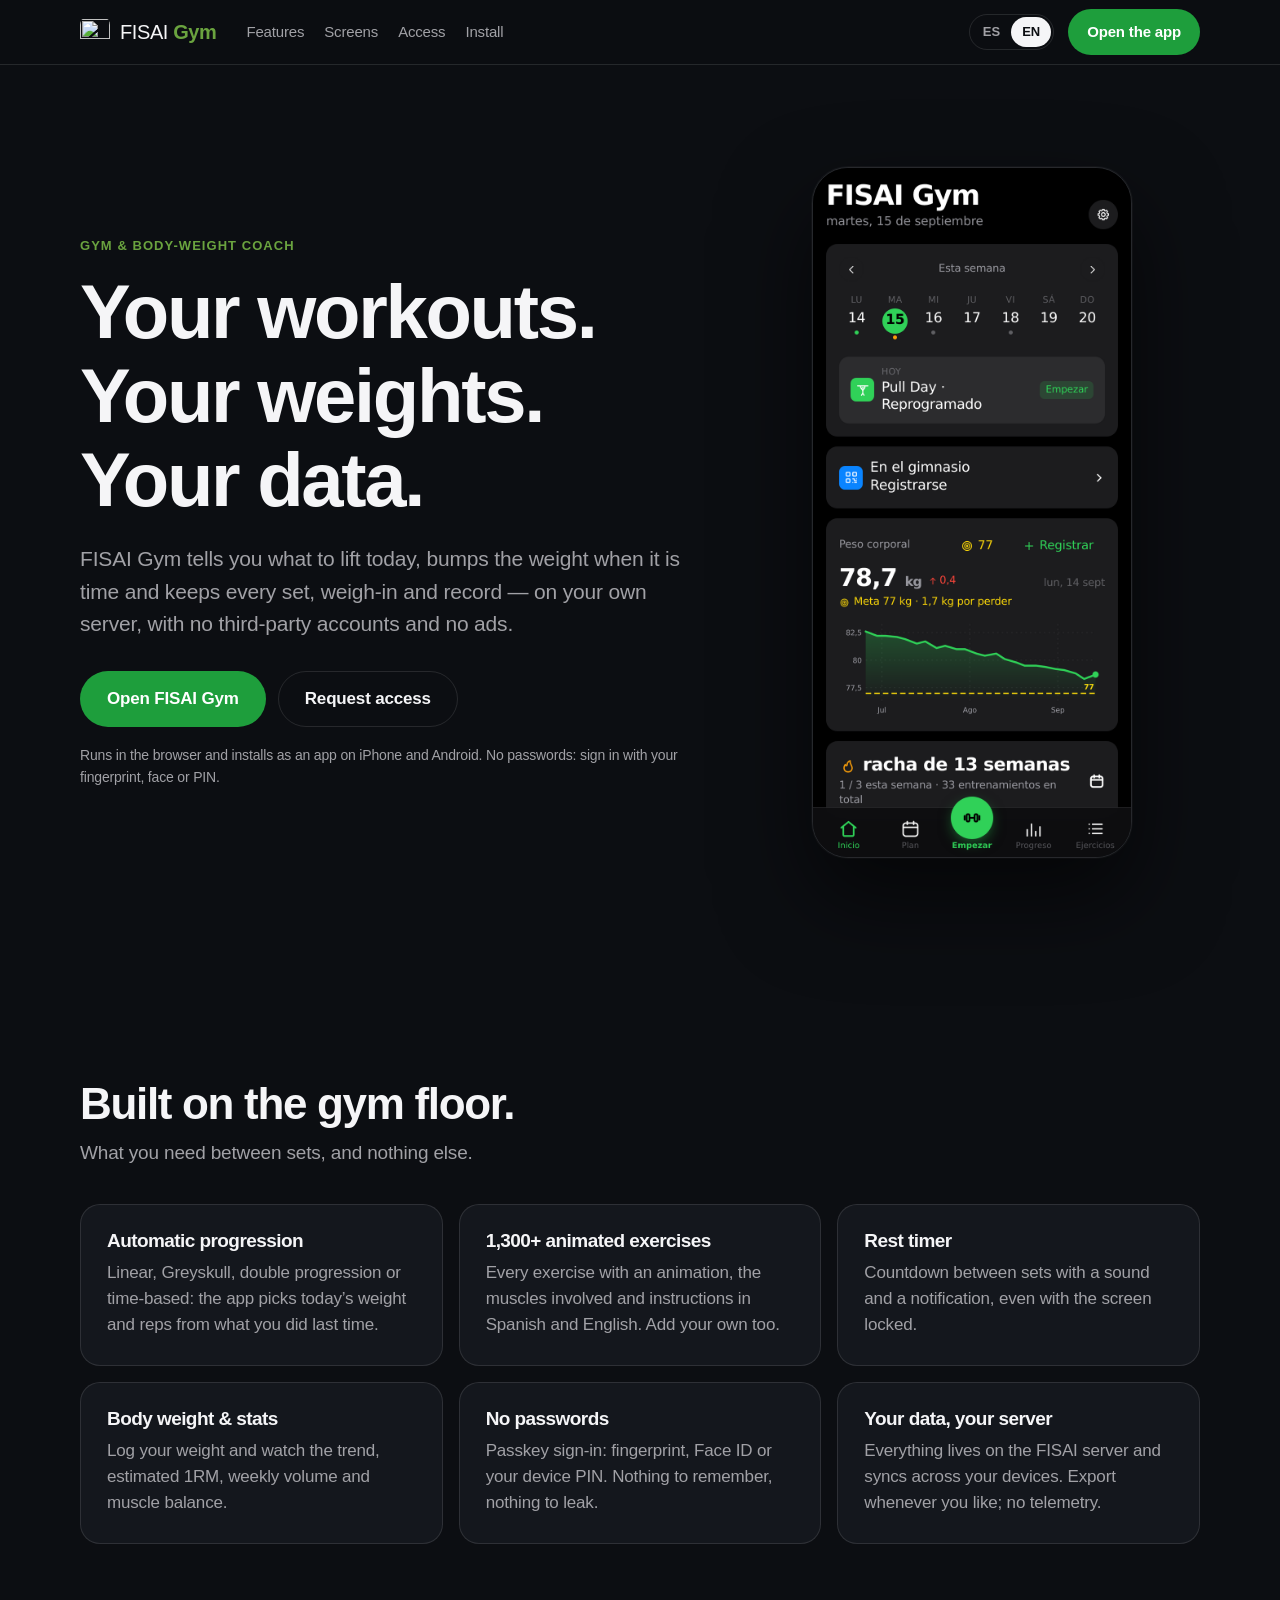
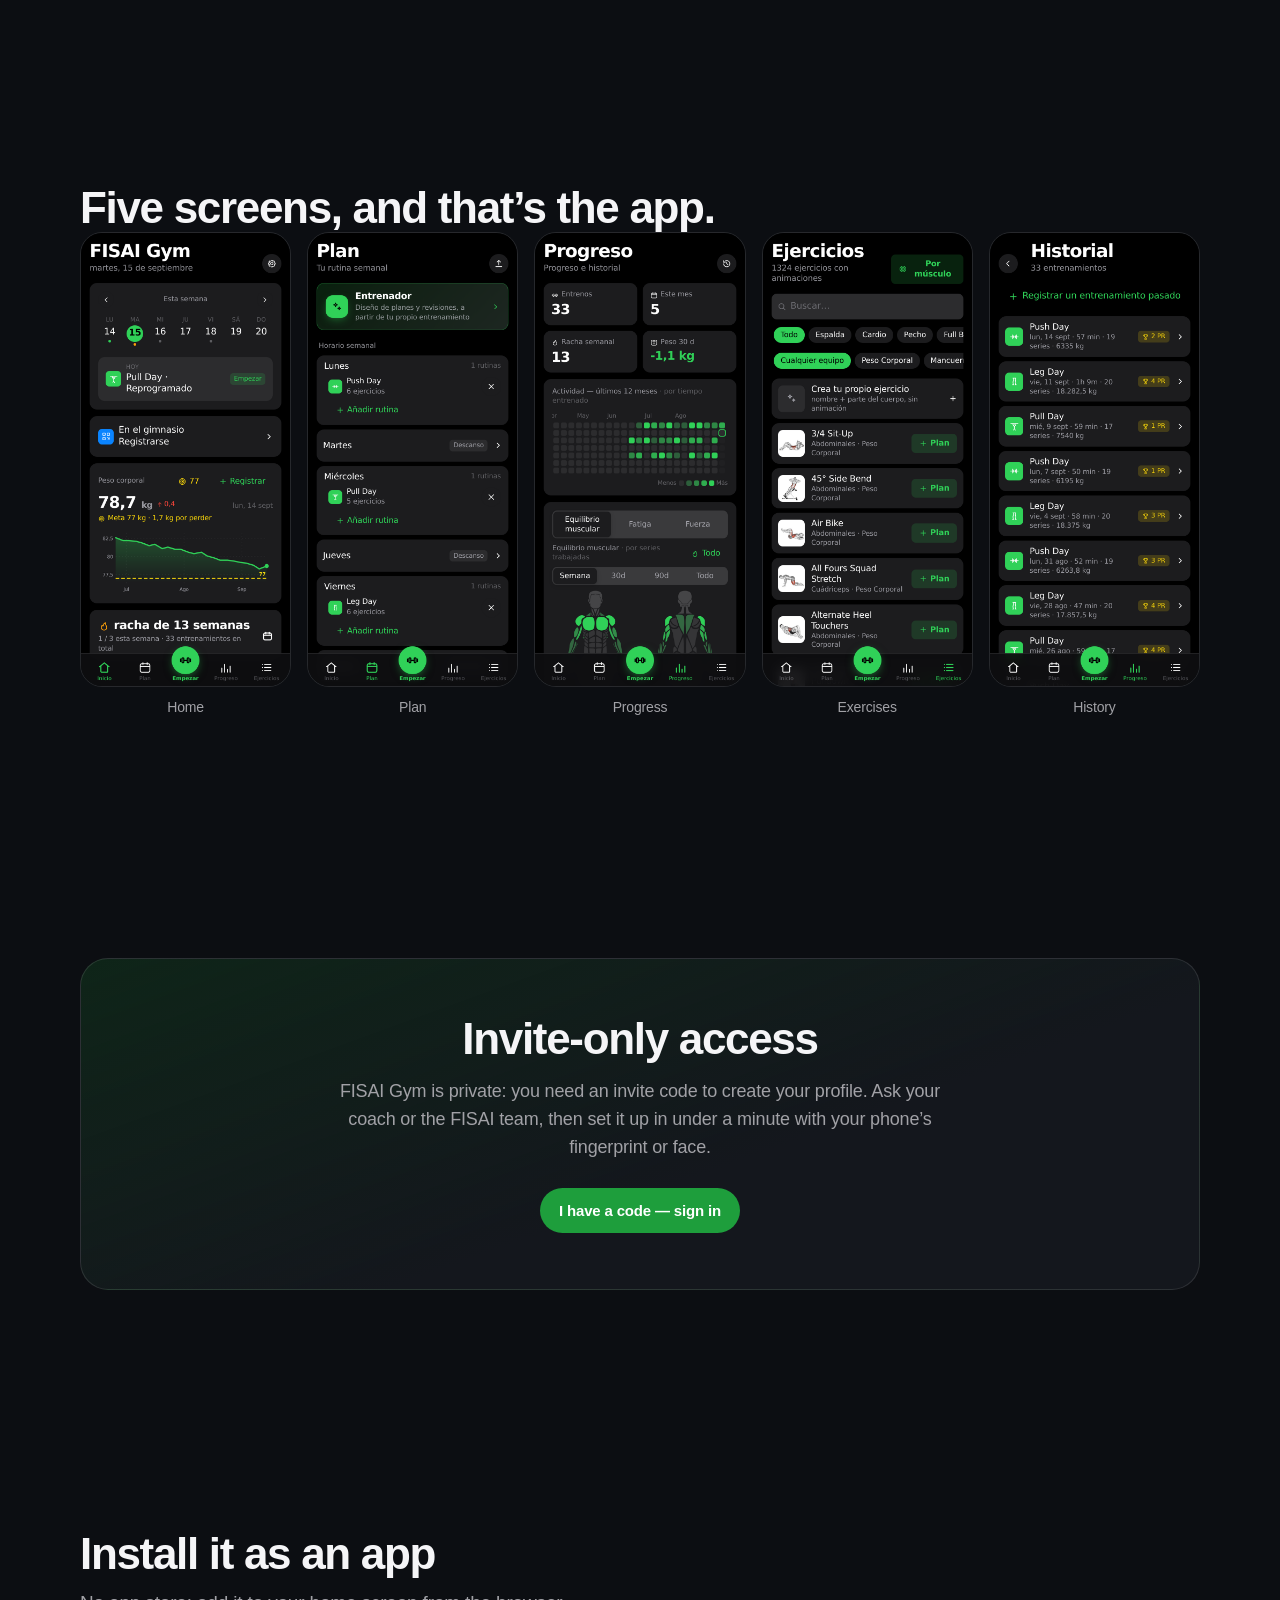
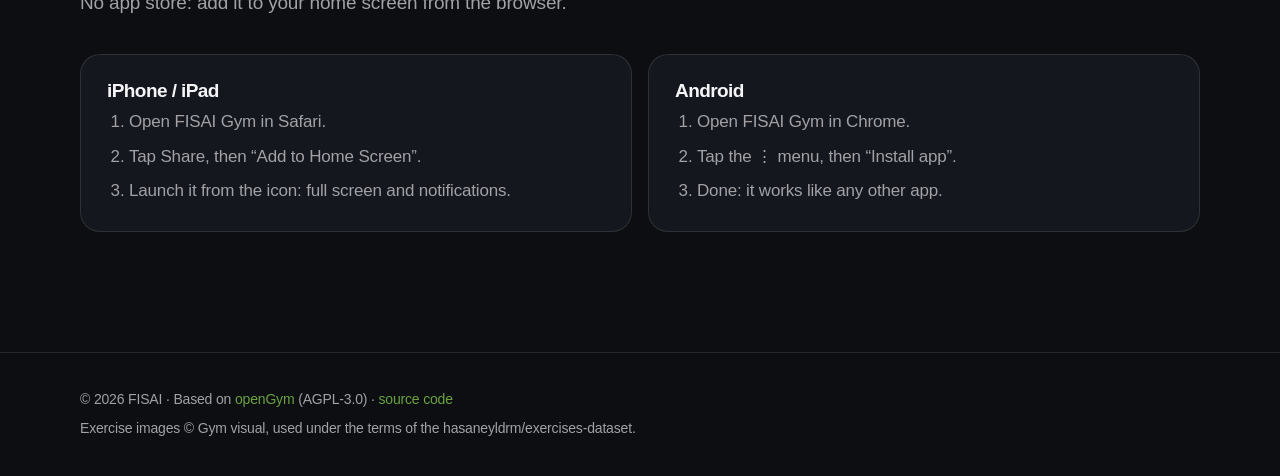
==== website/index.html @ 2691ceac "Add bilingual (ES/EN) FISAI Gym landing page Co-Authored-By: Devin AI <158243242+devin-ai-integratio" ====
<!DOCTYPE html>
<html lang="es">
<head>
<meta charset="UTF-8">
<meta name="viewport" content="width=device-width,initial-scale=1,viewport-fit=cover">
<title data-i18n="meta.title">FISAI Gym — tu entrenador de gimnasio y peso corporal</title>
<meta name="description" data-i18n-content="meta.desc" content="FISAI Gym: rutinas con progresión automática, 1.300+ ejercicios animados, seguimiento de peso corporal y estadísticas. Sin contraseñas, sin anuncios, tus datos en tu servidor.">
<meta name="theme-color" content="#0c0e12">
<meta name="robots" content="index,follow">
<meta property="og:type" content="website">
<meta property="og:site_name" content="FISAI Gym">
<meta property="og:title" data-i18n-content="meta.title" content="FISAI Gym — tu entrenador de gimnasio y peso corporal">
<meta property="og:description" data-i18n-content="meta.desc" content="FISAI Gym: rutinas con progresión automática, 1.300+ ejercicios animados, seguimiento de peso corporal y estadísticas. Sin contraseñas, sin anuncios, tus datos en tu servidor.">
<link rel="icon" type="image/png" sizes="512x512" href="icon-512.png">
<link rel="icon" type="image/png" sizes="180x180" href="icon-180.png">
<link rel="apple-touch-icon" href="icon-180.png">
<link rel="stylesheet" href="styles.css?v=1">
</head>
<body>
<a class="skip" href="#main" data-i18n="nav.skip">Saltar al contenido</a>

<nav><div class="wrap nav-in">
  <a class="brand" href="#top" aria-label="FISAI Gym">
    <img src="icon-180.png" width="30" height="30" alt="">
    <span>FISAI <b>Gym</b></span>
  </a>
  <div class="nav-links">
    <a href="#features" data-i18n="nav.features">Funciones</a>
    <a href="#screens" data-i18n="nav.screens">Pantallas</a>
    <a href="#access" data-i18n="nav.access">Acceso</a>
    <a href="#install" data-i18n="nav.install">Instalar</a>
  </div>
  <div class="nav-right">
    <div class="lang" role="group" aria-label="Idioma / Language">
      <button type="button" data-lang="es" aria-pressed="true">ES</button>
      <button type="button" data-lang="en" aria-pressed="false">EN</button>
    </div>
    <a class="btn btn-acc app-link" href="#" data-i18n="nav.open">Abrir la app</a>
  </div>
</div></nav>

<main id="main">
<header class="hero wrap" id="top">
  <div class="hero-copy">
    <p class="kicker" data-i18n="hero.kicker">Entrenador de gimnasio y peso corporal</p>
    <h1 data-i18n="hero.title">Tus entrenamientos.<br>Tus pesos.<br>Tus datos.</h1>
    <p class="lead" data-i18n="hero.lead">FISAI Gym te dice qué levantar hoy, sube el peso cuando toca y guarda cada serie, cada pesaje y cada récord — en tu propio servidor, sin cuentas de terceros ni anuncios.</p>
    <div class="cta">
      <a class="btn btn-acc btn-lg app-link" href="#" data-i18n="hero.open">Abrir FISAI Gym</a>
      <a class="btn btn-ghost btn-lg" href="#access" data-i18n="hero.access">Pedir acceso</a>
    </div>
    <p class="fine" data-i18n="hero.fine">Funciona en el navegador y se instala como app en iPhone y Android. Sin contraseñas: entras con huella, cara o PIN.</p>
  </div>
  <div class="hero-shot">
    <img src="img/home.png" width="780" height="1688" alt="" data-i18n-alt="hero.alt" fetchpriority="high">
  </div>
</header>

<section id="features" class="wrap">
  <h2 data-i18n="features.title">Hecho en la sala de pesas.</h2>
  <p class="sub" data-i18n="features.sub">Lo que necesitas entre serie y serie, y nada más.</p>
  <div class="grid">
    <article class="card">
      <h3 data-i18n="f1.t">Progresión automática</h3>
      <p data-i18n="f1.p">Lineal, Greyskull, doble progresión o por tiempo: la app decide el peso y las repeticiones de hoy según lo que hiciste la última vez.</p>
    </article>
    <article class="card">
      <h3 data-i18n="f2.t">1.300+ ejercicios animados</h3>
      <p data-i18n="f2.p">Cada ejercicio con animación, músculos implicados e instrucciones en español e inglés. Añade también los tuyos.</p>
    </article>
    <article class="card">
      <h3 data-i18n="f3.t">Temporizador de descanso</h3>
      <p data-i18n="f3.p">Cuenta atrás entre series con aviso sonoro y notificación, incluso con la pantalla bloqueada.</p>
    </article>
    <article class="card">
      <h3 data-i18n="f4.t">Peso corporal y estadísticas</h3>
      <p data-i18n="f4.p">Registra tu peso, mira la tendencia, el 1RM estimado, el volumen semanal y el equilibrio muscular.</p>
    </article>
    <article class="card">
      <h3 data-i18n="f5.t">Sin contraseñas</h3>
      <p data-i18n="f5.p">Acceso con passkeys: huella, Face ID o PIN del dispositivo. Nada que recordar, nada que filtrar.</p>
    </article>
    <article class="card">
      <h3 data-i18n="f6.t">Tus datos, tu servidor</h3>
      <p data-i18n="f6.p">Todo se guarda en el servidor de FISAI y se sincroniza entre tus dispositivos. Exporta cuando quieras; sin telemetría.</p>
    </article>
  </div>
</section>

<section id="screens" class="wrap">
  <h2 data-i18n="screens.title">Cinco pantallas, y ya está.</h2>
  <div class="shots">
    <figure><img loading="lazy" src="img/home.png" width="780" height="1688" alt=""><figcaption data-i18n="s.home">Inicio</figcaption></figure>
    <figure><img loading="lazy" src="img/plan.png" width="780" height="1688" alt=""><figcaption data-i18n="s.plan">Plan</figcaption></figure>
    <figure><img loading="lazy" src="img/stats.png" width="780" height="1688" alt=""><figcaption data-i18n="s.stats">Progreso</figcaption></figure>
    <figure><img loading="lazy" src="img/library.png" width="780" height="1688" alt=""><figcaption data-i18n="s.library">Ejercicios</figcaption></figure>
    <figure><img loading="lazy" src="img/history.png" width="780" height="1688" alt=""><figcaption data-i18n="s.history">Historial</figcaption></figure>
  </div>
</section>

<section id="access" class="wrap">
  <div class="panel">
    <h2 data-i18n="access.title">Acceso por invitación</h2>
    <p data-i18n="access.p">FISAI Gym es privado: para crear tu perfil necesitas un código de invitación. Pídelo a tu entrenador o al equipo de FISAI y créalo en menos de un minuto con la huella o la cara de tu móvil.</p>
    <a class="btn btn-acc app-link" href="#" data-i18n="access.cta">Ya tengo código — entrar</a>
  </div>
</section>

<section id="install" class="wrap">
  <h2 data-i18n="install.title">Instálala como app</h2>
  <p class="sub" data-i18n="install.sub">Sin tienda de aplicaciones: se añade a la pantalla de inicio desde el navegador.</p>
  <div class="grid two">
    <article class="card">
      <h3>iPhone / iPad</h3>
      <ol>
        <li data-i18n="ios.1">Abre FISAI Gym en Safari.</li>
        <li data-i18n="ios.2">Toca Compartir y luego «Añadir a pantalla de inicio».</li>
        <li data-i18n="ios.3">Ábrela desde el icono: pantalla completa y notificaciones.</li>
      </ol>
    </article>
    <article class="card">
      <h3>Android</h3>
      <ol>
        <li data-i18n="and.1">Abre FISAI Gym en Chrome.</li>
        <li data-i18n="and.2">Toca el menú ⋮ y luego «Instalar app».</li>
        <li data-i18n="and.3">Listo: funciona como cualquier otra app.</li>
      </ol>
    </article>
  </div>
</section>
</main>

<footer><div class="wrap foot">
  <p>© <span id="year"></span> FISAI · <span data-i18n="foot.based">Basado en</span> <a href="https://github.com/DuarteSantos8/openGym" rel="noopener" target="_blank">openGym</a> (AGPL-3.0) · <a href="https://github.com/nandoedwin2213/openGymED" rel="noopener" target="_blank" data-i18n="foot.source">código fuente</a></p>
  <p class="fine" data-i18n="foot.media">Imágenes de ejercicios © Gym visual, usadas bajo los términos del dataset hasaneyldrm/exercises-dataset.</p>
</div></footer>

<script src="site.js?v=1" defer></script>
</body>
</html>
---- website/styles.css ----
/* FISAI Gym landing. Dark like the app (near-black + FISAI green), hand-written, no build. */

:root {
  --bg: #0c0e12;
  --surface: #14171d;
  --surface-2: #1b1f26;
  --hair: rgba(255, 255, 255, .11);
  --fg: #f5f5f7;
  --fg-2: #a1a1a6;
  --acc: #1e9e3c;
  --acc-2: #6aa33f;
  --acc-ink: #04150a;
  --acc-soft: rgba(30, 158, 60, .16);
  --r: 20px;
  --max: 1120px;
  --pad: clamp(20px, 5vw, 34px);
  --sec: clamp(64px, 10vw, 120px);
  color-scheme: dark;
}

*, *::before, *::after { box-sizing: border-box; }
* { margin: 0; }
html { scroll-behavior: smooth; scroll-padding-top: 76px; -webkit-text-size-adjust: 100%; }
@media (prefers-reduced-motion: reduce) { html { scroll-behavior: auto; } }

body {
  background: var(--bg);
  color: var(--fg);
  font-family: -apple-system, BlinkMacSystemFont, "SF Pro Text", "Segoe UI", Roboto, Helvetica, Arial, sans-serif;
  font-size: 17px;
  line-height: 1.55;
  letter-spacing: -.01em;
  -webkit-font-smoothing: antialiased;
  overflow-x: hidden;
  padding-left: env(safe-area-inset-left);
  padding-right: env(safe-area-inset-right);
}

a { color: var(--acc-2); text-decoration: none; }
a:hover { text-decoration: underline; }
img { display: block; max-width: 100%; height: auto; }
h1, h2, h3 { line-height: 1.1; letter-spacing: -.03em; font-weight: 700; }
h2 { font-size: clamp(28px, 4vw, 44px); }
h3 { font-size: 19px; margin-bottom: 8px; }
p { color: var(--fg-2); }
.wrap { width: min(var(--max), 100% - 2 * var(--pad)); margin-inline: auto; }
section.wrap { padding-block: var(--sec); }
.sub { font-size: 19px; margin: 10px 0 36px; max-width: 60ch; }
.fine { font-size: 14px; }

.skip { position: absolute; left: 12px; top: -60px; padding: 10px 14px; background: var(--acc); color: var(--acc-ink); border-radius: 10px; z-index: 100; }
.skip:focus { top: 12px; }

nav { position: sticky; top: 0; z-index: 50; background: rgba(12, 14, 18, .8); backdrop-filter: blur(14px); border-bottom: 1px solid var(--hair); }
.nav-in { display: flex; align-items: center; gap: 22px; height: 64px; }
.brand { display: flex; align-items: center; gap: 10px; color: var(--fg); font-size: 20px; letter-spacing: -.02em; }
.brand:hover { text-decoration: none; }
.brand img { border-radius: 8px; }
.brand b { color: var(--acc-2); }
.nav-links { display: flex; gap: 20px; margin-left: 8px; }
.nav-links a { color: var(--fg-2); font-size: 15px; }
.nav-links a:hover { color: var(--fg); text-decoration: none; }
.nav-right { margin-left: auto; display: flex; align-items: center; gap: 14px; }
.lang { display: flex; border: 1px solid var(--hair); border-radius: 999px; padding: 2px; }
.lang button { background: none; border: 0; color: var(--fg-2); font: inherit; font-size: 13px; font-weight: 600; padding: 5px 11px; border-radius: 999px; cursor: pointer; }
.lang button[aria-pressed="true"] { background: var(--fg); color: var(--bg); }

.btn { display: inline-flex; align-items: center; justify-content: center; padding: 10px 18px; border-radius: 999px; font-weight: 600; font-size: 15px; border: 1px solid transparent; white-space: nowrap; }
.btn:hover { text-decoration: none; filter: brightness(1.08); }
.btn-acc { background: var(--acc); color: #fff; }
.btn-ghost { border-color: var(--hair); color: var(--fg); }
.btn-lg { padding: 14px 26px; font-size: 17px; }

.hero { display: grid; grid-template-columns: 1.15fr .85fr; align-items: center; gap: 48px; padding-block: clamp(48px, 8vw, 110px); }
.kicker { color: var(--acc-2); font-weight: 600; text-transform: uppercase; letter-spacing: .08em; font-size: 13px; margin-bottom: 14px; }
.hero h1 { font-size: clamp(40px, 6.4vw, 76px); margin-bottom: 22px; }
.lead { font-size: clamp(18px, 2vw, 21px); max-width: 54ch; }
.cta { display: flex; flex-wrap: wrap; gap: 12px; margin: 30px 0 18px; }
.hero-shot img { width: min(320px, 100%); margin-inline: auto; border-radius: 36px; border: 1px solid var(--hair); box-shadow: 0 40px 90px rgba(0, 0, 0, .6), 0 0 0 1px rgba(255, 255, 255, .04); }

.grid { display: grid; grid-template-columns: repeat(3, 1fr); gap: 16px; }
.grid.two { grid-template-columns: repeat(2, 1fr); }
.card { background: var(--surface); border: 1px solid var(--hair); border-radius: var(--r); padding: 26px; }
.card ol { color: var(--fg-2); padding-left: 22px; display: grid; gap: 8px; }

.shots { display: grid; grid-template-columns: repeat(5, 1fr); gap: 16px; }
.shots img { border-radius: 22px; border: 1px solid var(--hair); }
figcaption { text-align: center; color: var(--fg-2); font-size: 14px; margin-top: 10px; }

.panel { background: linear-gradient(160deg, var(--acc-soft), var(--surface) 60%); border: 1px solid var(--hair); border-radius: 28px; padding: clamp(28px, 5vw, 56px); text-align: center; }
.panel p { max-width: 62ch; margin: 14px auto 26px; font-size: 18px; }

footer { border-top: 1px solid var(--hair); padding: 36px 0 calc(36px + env(safe-area-inset-bottom)); }
.foot p { font-size: 14px; }
.foot p + p { margin-top: 8px; }

@media (max-width: 960px) {
  .grid, .grid.two { grid-template-columns: repeat(2, 1fr); }
  .shots { grid-template-columns: repeat(3, 1fr); }
  .shots figure:nth-child(n+4) { display: none; }
}
@media (max-width: 760px) {
  .nav-links { display: none; }
  .hero { grid-template-columns: 1fr; text-align: center; }
  .lead, .fine { margin-inline: auto; }
  .cta { justify-content: center; }
  .hero-shot { order: -1; }
  .hero-shot img { width: min(240px, 70%); }
  .grid, .grid.two { grid-template-columns: 1fr; }
}
@media (max-width: 480px) {
  .nav-right .btn { display: none; }
  .shots { grid-template-columns: repeat(2, 1fr); }
  .shots figure:nth-child(n+3) { display: none; }
}
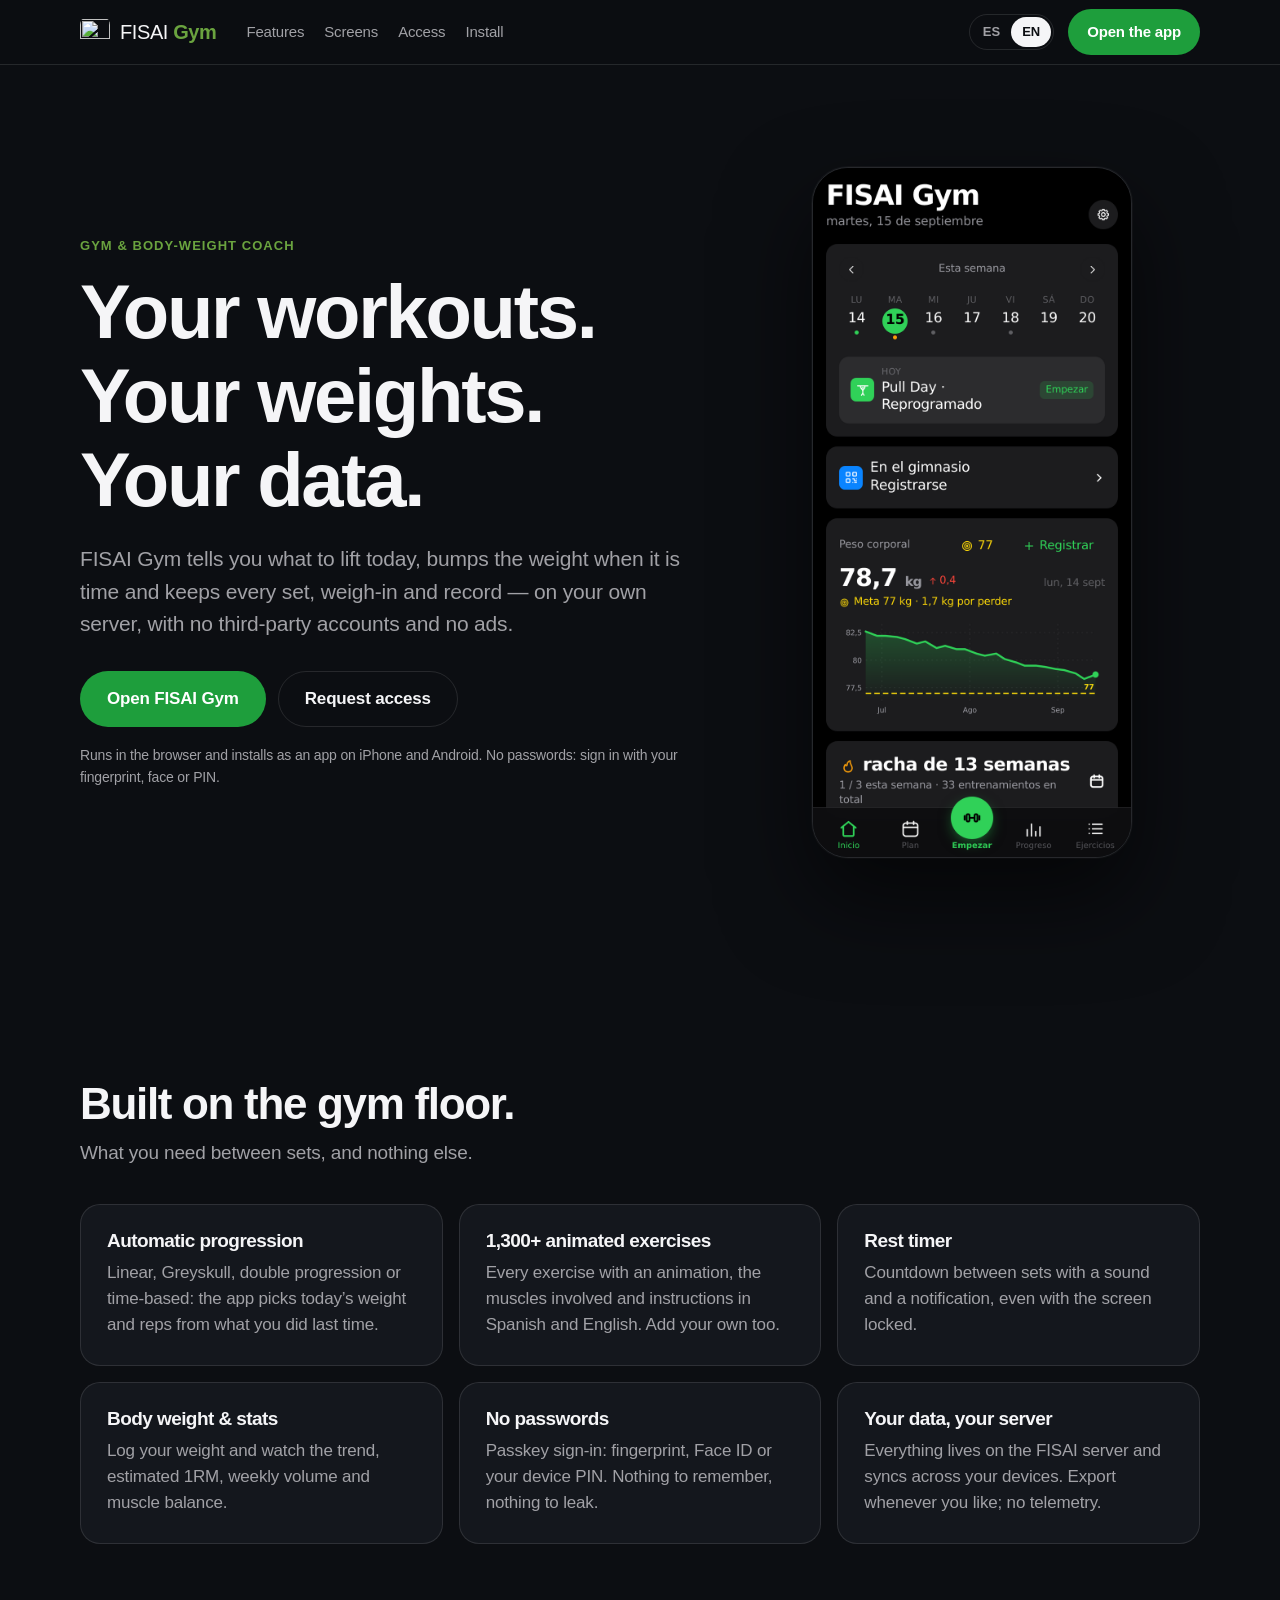
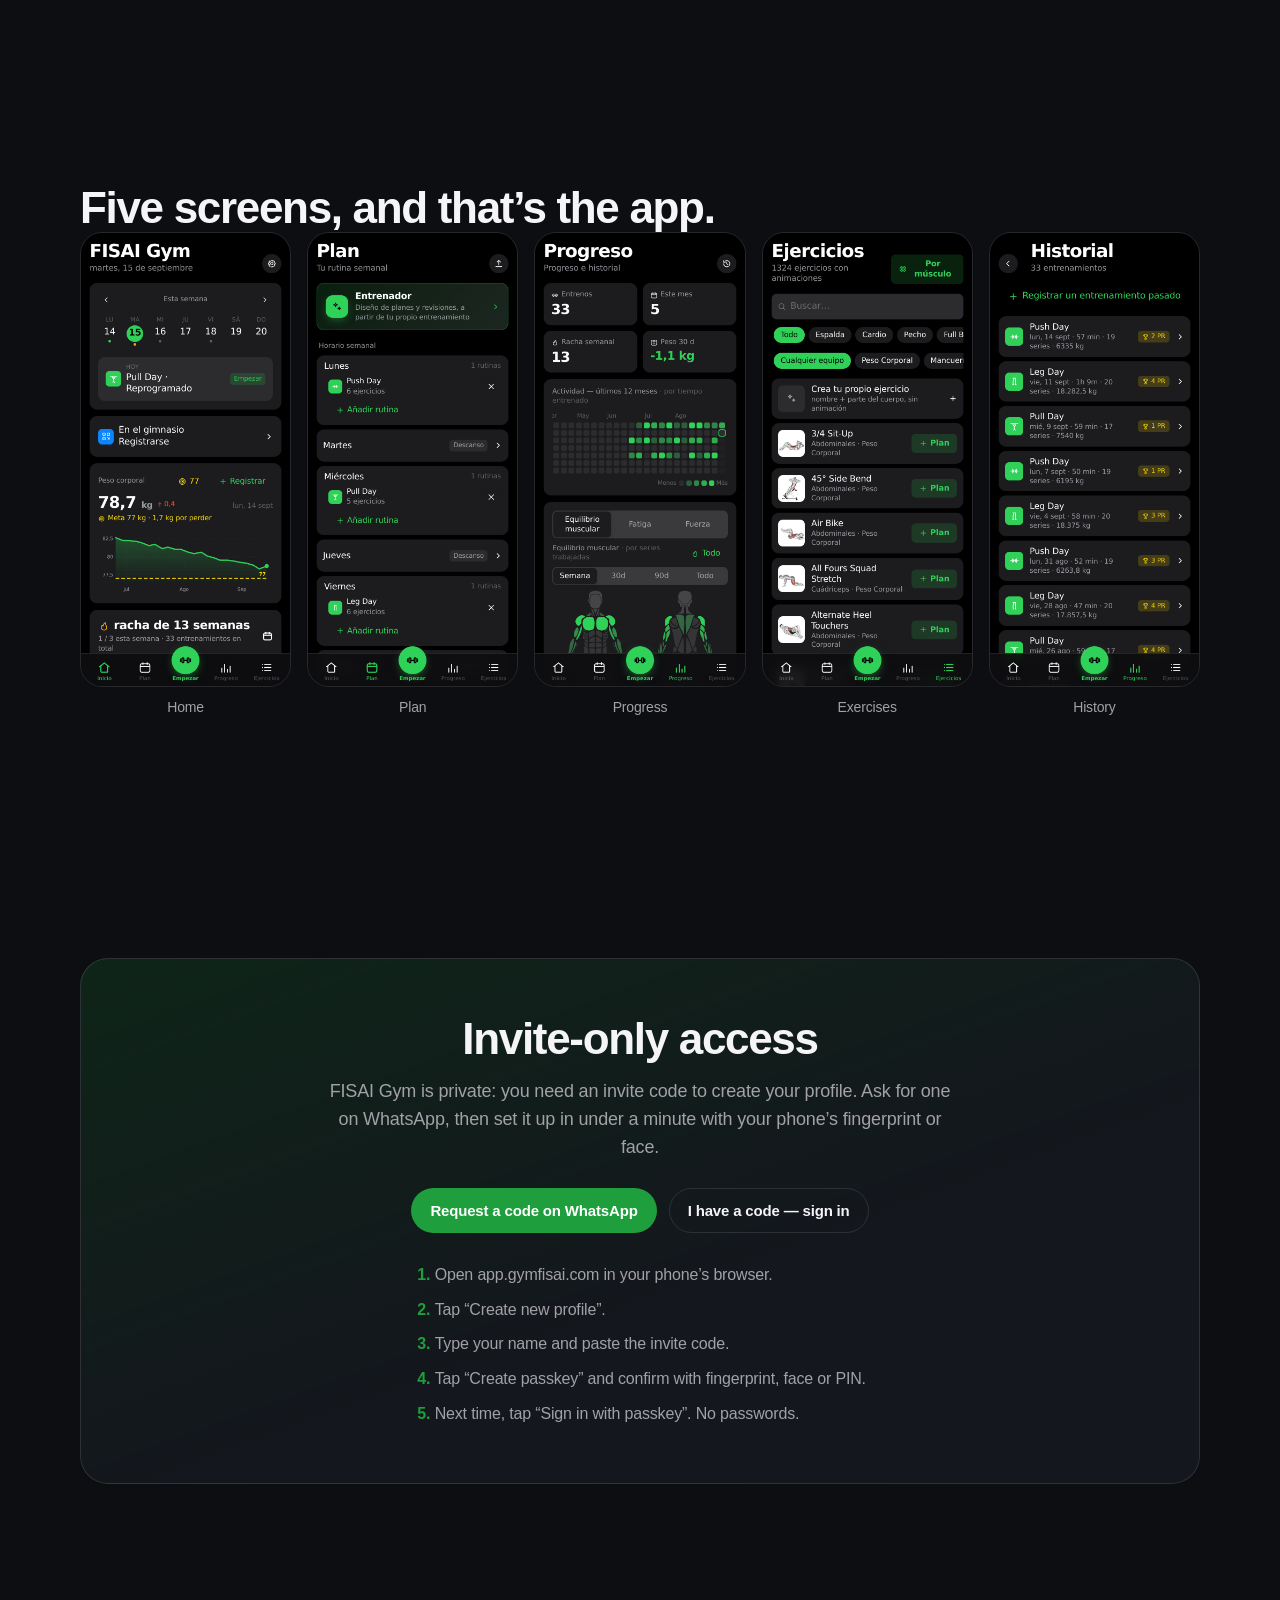
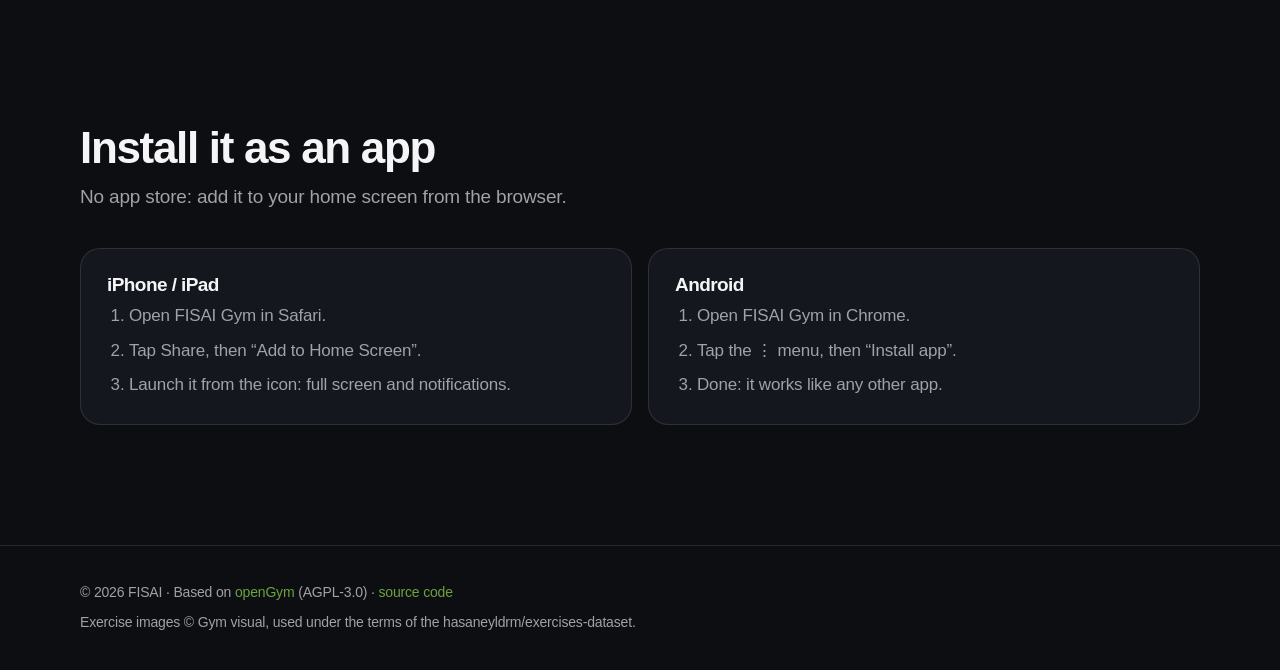
==== commit a4ea1b62: "Onboarding: WhatsApp invite request on landing, step-by-step guide on login screen Co-Authored-By: D" ====
--- a/website/index.html
+++ b/website/index.html
@@ -4,6 +4,8 @@
 <meta charset="UTF-8">
 <meta name="viewport" content="width=device-width,initial-scale=1,viewport-fit=cover">
 <title data-i18n="meta.title">FISAI Gym — tu entrenador de gimnasio y peso corporal</title>
+<link rel="canonical" href="https://gymfisai.com/">
+<meta property="og:url" content="https://gymfisai.com/">
 <meta name="description" data-i18n-content="meta.desc" content="FISAI Gym: rutinas con progresión automática, 1.300+ ejercicios animados, seguimiento de peso corporal y estadísticas. Sin contraseñas, sin anuncios, tus datos en tu servidor.">
 <meta name="theme-color" content="#0c0e12">
 <meta name="robots" content="index,follow">
@@ -47,7 +49,7 @@
     <p class="lead" data-i18n="hero.lead">FISAI Gym te dice qué levantar hoy, sube el peso cuando toca y guarda cada serie, cada pesaje y cada récord — en tu propio servidor, sin cuentas de terceros ni anuncios.</p>
     <div class="cta">
       <a class="btn btn-acc btn-lg app-link" href="#" data-i18n="hero.open">Abrir FISAI Gym</a>
-      <a class="btn btn-ghost btn-lg" href="#access" data-i18n="hero.access">Pedir acceso</a>
+      <a class="btn btn-ghost btn-lg wa-link" href="#access" target="_blank" rel="noopener" data-i18n="hero.access">Pedir acceso</a>
     </div>
     <p class="fine" data-i18n="hero.fine">Funciona en el navegador y se instala como app en iPhone y Android. Sin contraseñas: entras con huella, cara o PIN.</p>
   </div>
@@ -101,8 +103,18 @@
 <section id="access" class="wrap">
   <div class="panel">
     <h2 data-i18n="access.title">Acceso por invitación</h2>
-    <p data-i18n="access.p">FISAI Gym es privado: para crear tu perfil necesitas un código de invitación. Pídelo a tu entrenador o al equipo de FISAI y créalo en menos de un minuto con la huella o la cara de tu móvil.</p>
-    <a class="btn btn-acc app-link" href="#" data-i18n="access.cta">Ya tengo código — entrar</a>
+    <p data-i18n="access.p">FISAI Gym es privado: para crear tu perfil necesitas un código de invitación. Pídelo por WhatsApp y créalo en menos de un minuto con la huella o la cara de tu móvil.</p>
+    <div class="actions">
+      <a class="btn btn-acc wa-link" href="#" target="_blank" rel="noopener" data-i18n="access.wa">Pedir código por WhatsApp</a>
+      <a class="btn btn-ghost app-link" href="#" data-i18n="access.cta">Ya tengo código — entrar</a>
+    </div>
+    <ol class="steps">
+      <li data-i18n="steps.1">Abre app.gymfisai.com en el navegador de tu móvil.</li>
+      <li data-i18n="steps.2">Toca «Crear perfil nuevo».</li>
+      <li data-i18n="steps.3">Escribe tu nombre y pega el código de invitación.</li>
+      <li data-i18n="steps.4">Toca «Crear passkey» y confirma con huella, cara o PIN.</li>
+      <li data-i18n="steps.5">La próxima vez entra con «Iniciar sesión con passkey». Sin contraseñas.</li>
+    </ol>
   </div>
 </section>
 
--- a/website/styles.css
+++ b/website/styles.css
@@ -89,6 +89,9 @@
 
 .panel { background: linear-gradient(160deg, var(--acc-soft), var(--surface) 60%); border: 1px solid var(--hair); border-radius: 28px; padding: clamp(28px, 5vw, 56px); text-align: center; }
 .panel p { max-width: 62ch; margin: 14px auto 26px; font-size: 18px; }
+.panel .actions { display: flex; flex-wrap: wrap; gap: 12px; justify-content: center; }
+.panel .steps { text-align: left; max-width: 52ch; margin: 30px auto 0; padding-left: 26px; color: var(--fg-2); display: grid; gap: 10px; font-size: 16px; }
+.panel .steps li::marker { color: var(--acc); font-weight: 700; }
 
 footer { border-top: 1px solid var(--hair); padding: 36px 0 calc(36px + env(safe-area-inset-bottom)); }
 .foot p { font-size: 14px; }
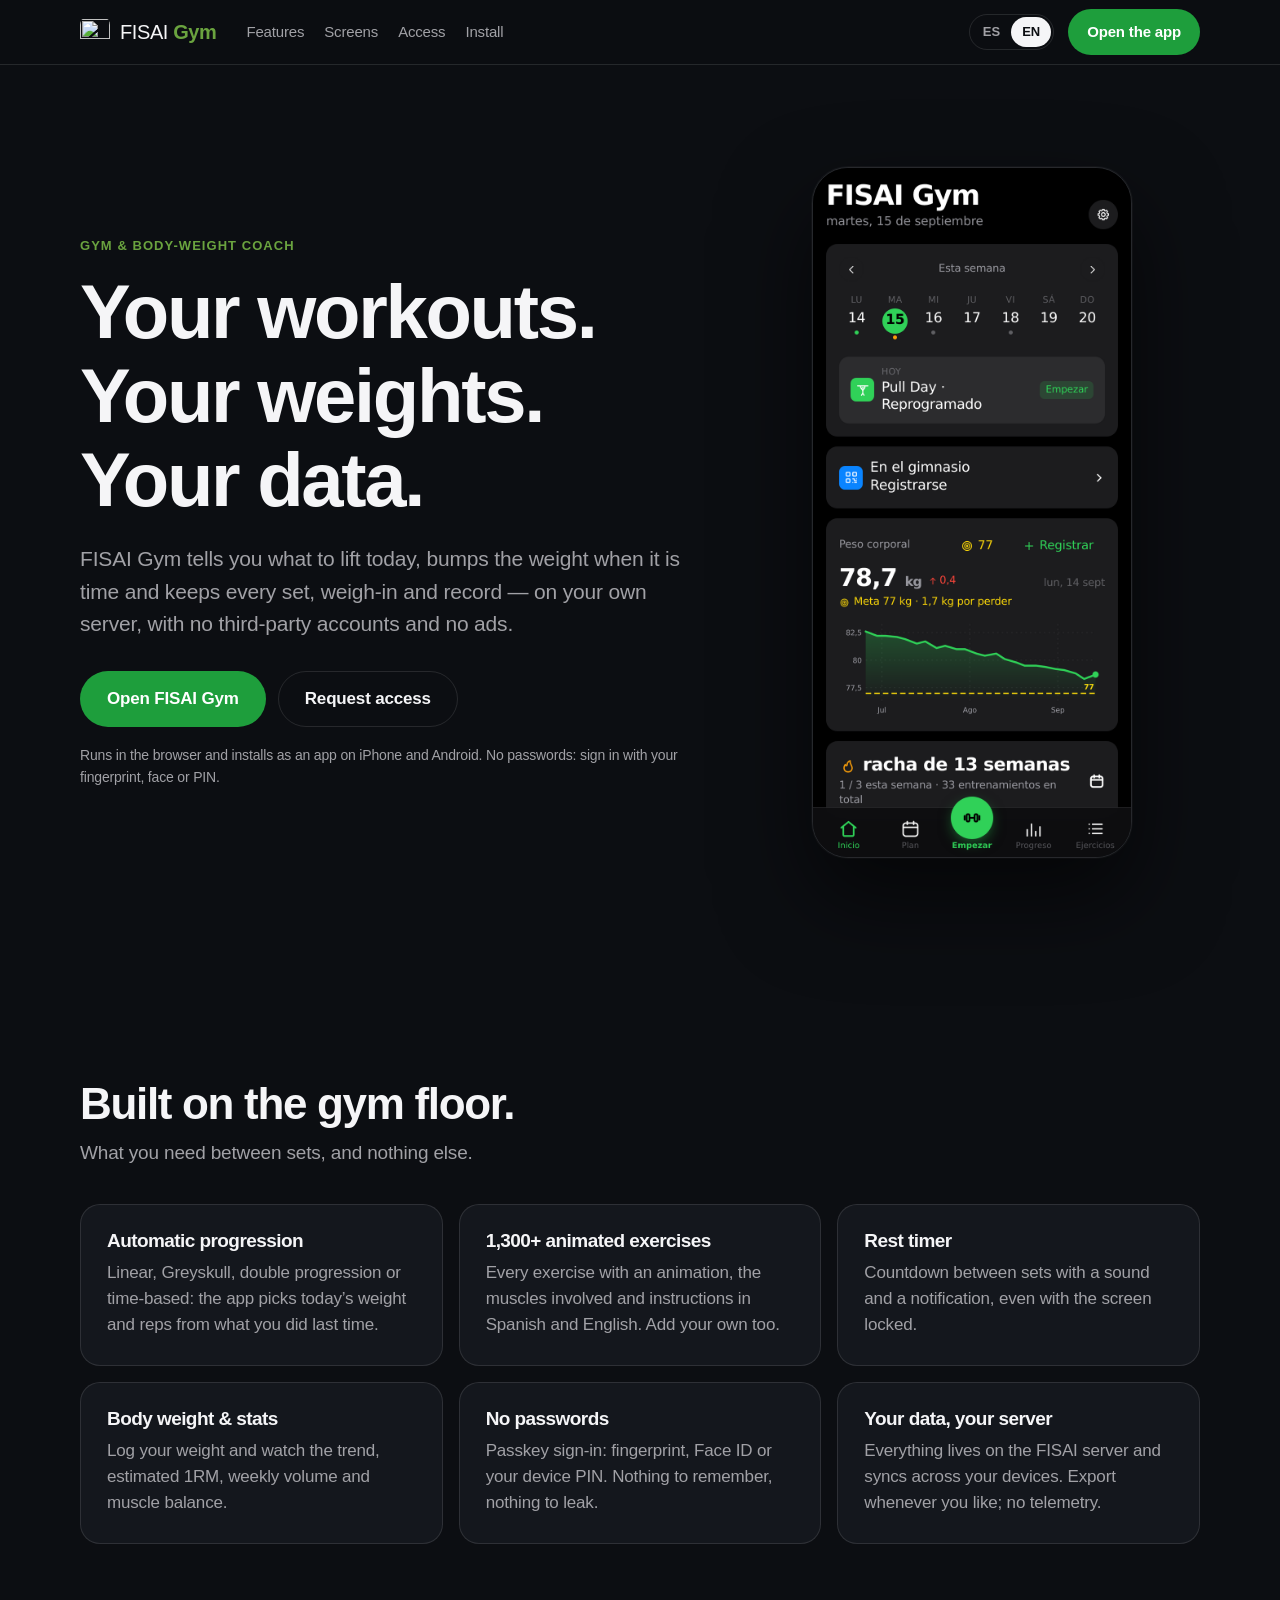
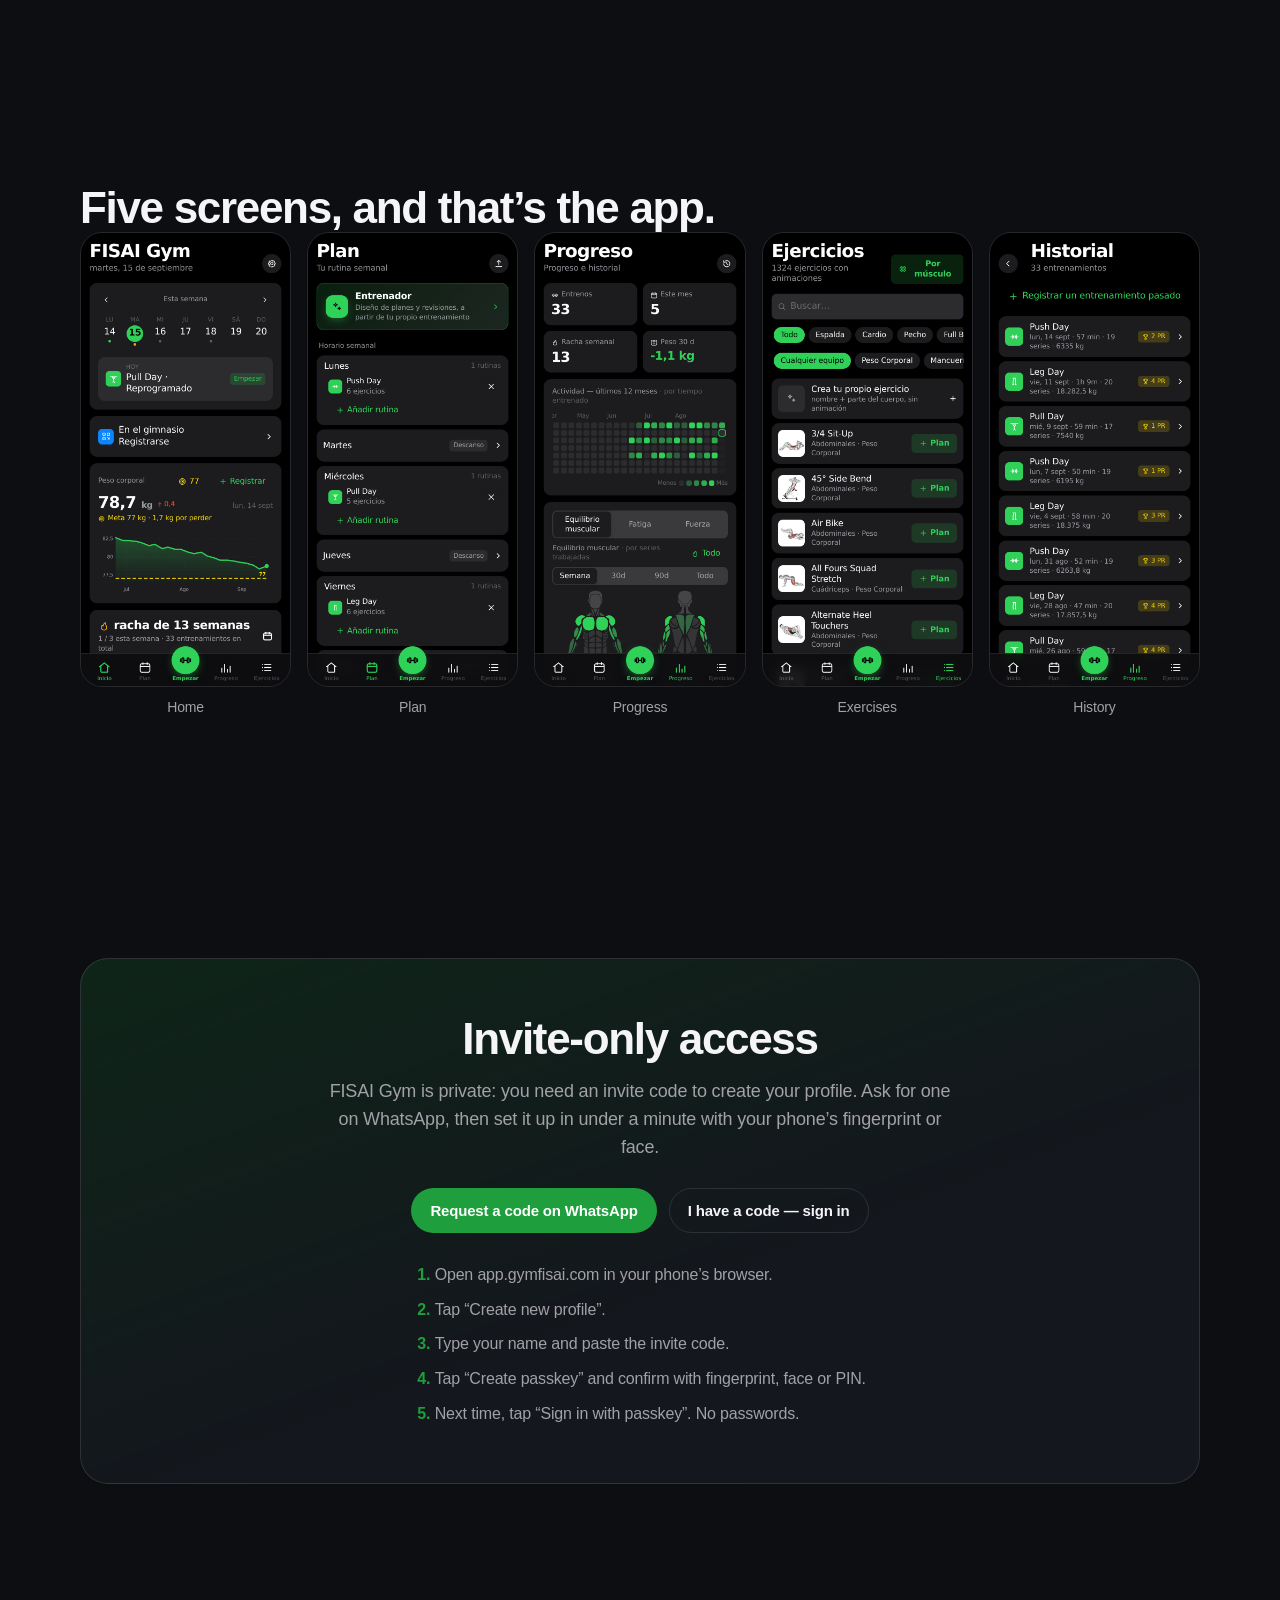
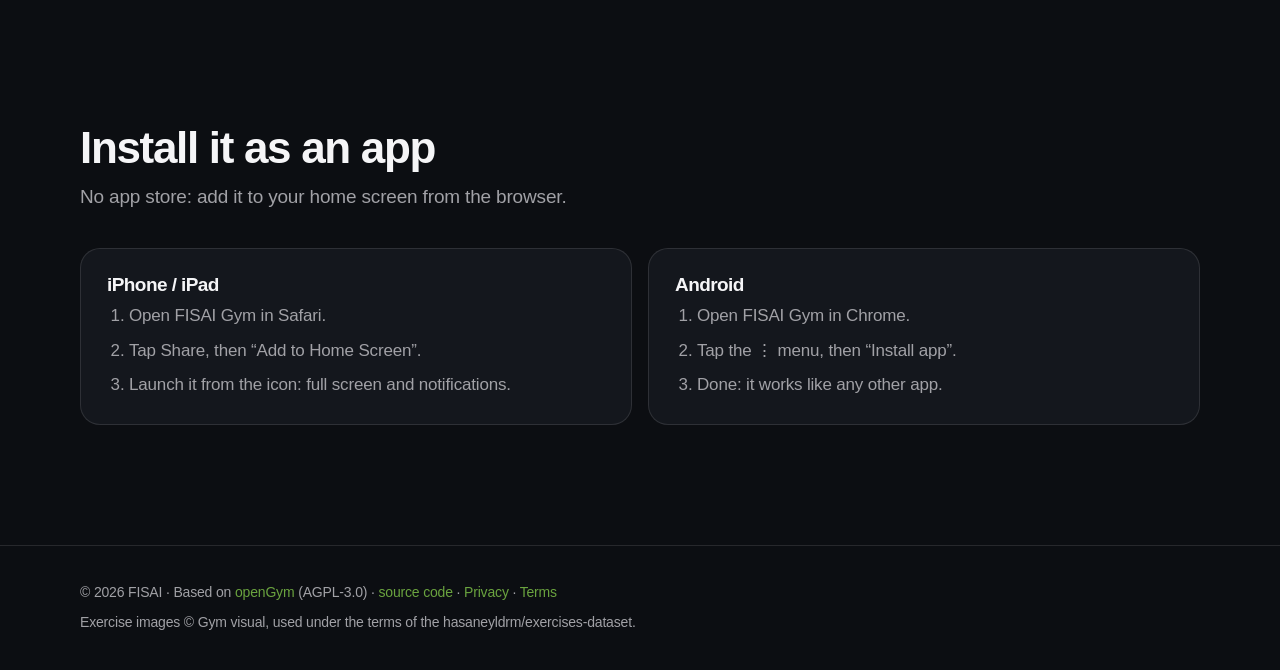
==== commit 0b282b31: "Add ES/EN privacy policy and terms; link from landing and login; sync locales; drop upstream-only mi" ====
--- a/website/index.html
+++ b/website/index.html
@@ -16,7 +16,7 @@
 <link rel="icon" type="image/png" sizes="512x512" href="icon-512.png">
 <link rel="icon" type="image/png" sizes="180x180" href="icon-180.png">
 <link rel="apple-touch-icon" href="icon-180.png">
-<link rel="stylesheet" href="styles.css?v=1">
+<link rel="stylesheet" href="styles.css?v=2">
 </head>
 <body>
 <a class="skip" href="#main" data-i18n="nav.skip">Saltar al contenido</a>
@@ -143,10 +143,10 @@
 </main>
 
 <footer><div class="wrap foot">
-  <p>© <span id="year"></span> FISAI · <span data-i18n="foot.based">Basado en</span> <a href="https://github.com/DuarteSantos8/openGym" rel="noopener" target="_blank">openGym</a> (AGPL-3.0) · <a href="https://github.com/nandoedwin2213/openGymED" rel="noopener" target="_blank" data-i18n="foot.source">código fuente</a></p>
+  <p>© <span id="year"></span> FISAI · <span data-i18n="foot.based">Basado en</span> <a href="https://github.com/DuarteSantos8/openGym" rel="noopener" target="_blank">openGym</a> (AGPL-3.0) · <a href="https://github.com/nandoedwin2213/openGymED" rel="noopener" target="_blank" data-i18n="foot.source">código fuente</a> · <a href="privacidad.html" data-i18n="foot.privacy">Privacidad</a> · <a href="terminos.html" data-i18n="foot.terms">Términos</a></p>
   <p class="fine" data-i18n="foot.media">Imágenes de ejercicios © Gym visual, usadas bajo los términos del dataset hasaneyldrm/exercises-dataset.</p>
 </div></footer>
 
-<script src="site.js?v=1" defer></script>
+<script src="site.js?v=2" defer></script>
 </body>
 </html>
--- a/website/styles.css
+++ b/website/styles.css
@@ -116,3 +116,10 @@
   .shots { grid-template-columns: repeat(2, 1fr); }
   .shots figure:nth-child(n+3) { display: none; }
 }
+
+.legal { padding-block: 48px 72px; max-width: 72ch; }
+.legal h1 { font-size: clamp(30px, 4vw, 42px); margin-bottom: 6px; }
+.legal h2 { font-size: 20px; margin: 30px 0 8px; }
+.legal p, .legal li { color: var(--fg-2); line-height: 1.6; }
+.legal ul { padding-left: 22px; display: grid; gap: 6px; }
+.legal a { color: var(--fg); text-decoration: underline; text-underline-offset: 3px; }
